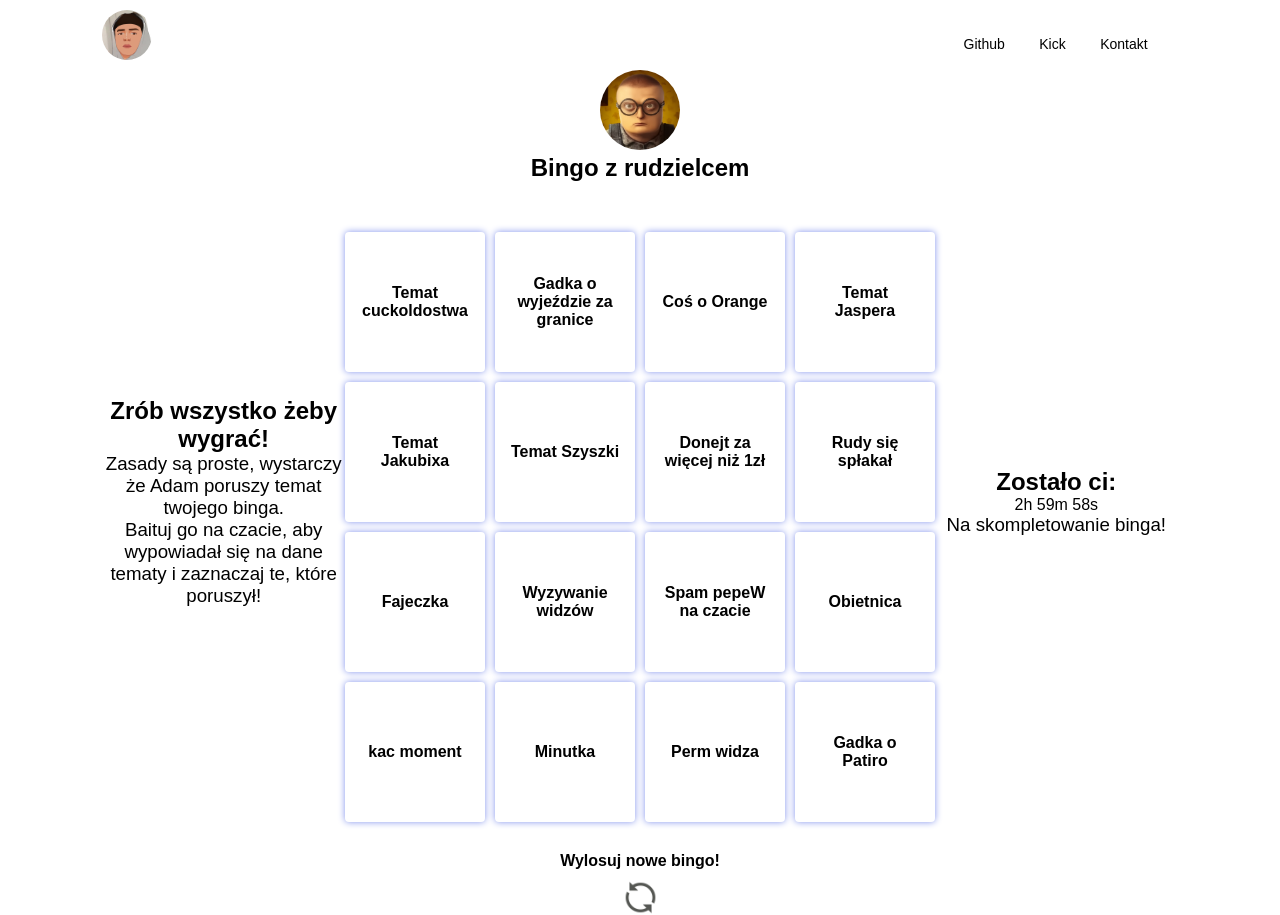
==== index.html @ aac9015a "v0.01" ====
<!DOCTYPE html>
<html lang="en">
<head>
    <meta charset="UTF-8">
    <meta http-equiv="X-UA-Compatible" content="IE=edge">
    <meta name="viewport" content="width=device-width, initial-scale=1.0">
    <link rel="icon" href="images/logoadamcy.jpg">
    <link rel="stylesheet" href="styles/style.css">
    <script src="script.js"></script>
    <title>BINGO!</title>
</head>
<body>
    <script src="script.js"></script>
    <div class="container">
        <div class="navbar">
            <img src="images/logo.jpg" alt="logo" class="logo">
            <nav>
                <ul id="menuList">
                    <li><a href="https://github.com/utopiasz" target="_blank">Github</a></li>
                    <li><a href="https://kick.com/utopiasz" target="_blank">Kick</a></li>
                    <li><a href="">Kontakt</a></li>
                </ul>
            </nav>
            <img src="images/menu.png" alt="menu" class="menu-icon" onclick="togglemenu()">
        </div>
        <div class="adamcy">
            <img src="images/logoadamcy.jpg" alt="logoadamcy" class="logoadamcy">
            <h2>Bingo z rudzielcem</h2>
        </div>
        <div class="row">
            <div class="col-1">
                <h2>Zrób wszystko żeby wygrać!</h2>
                <h3>Zasady są proste, wystarczy że Adam poruszy temat twojego binga.</h3>
                <h3>Baituj go na czacie, aby wypowiadał się na dane tematy i zaznaczaj te, które poruszył!</h3>
            </div>
            <div class="col-2">
                <div class="item items-1" id="divItem" onclick="main(this)"></div>
                <div class="item items-2" id="divItem"onclick="main(this)"></div>
                <div class="item items-3" id="divItem"onclick="main(this)"></div>
                <div class="item items-4" id="divItem"onclick="main(this)"></div>
                <div class="item items-5" id="divItem"onclick="main(this)"></div>
                <div class="item items-6" id="divItem"onclick="main(this)"></div>
                <div class="item items-7" id="divItem"onclick="main(this)"></div>
                <div class="item items-8" id="divItem"onclick="main(this)"></div>
                <div class="item items-9" id="divItem"onclick="main(this)"></div>
                <div class="item items-10" id="divItem"onclick="main(this)"></div>
                <div class="item items-11" id="divItem"onclick="main(this)"></div>
                <div class="item items-12" id="divItem"onclick="main(this)"></div>
                <div class="item items-13" id="divItem"onclick="main(this)"></div>
                <div class="item items-14" id="divItem"onclick="main(this)"></div>
                <div class="item items-15" id="divItem"onclick="main(this)"></div>
                <div class="item items-16" id="divItem"onclick="main(this)"></div>
            </div>
            <div class="col-3">
                <h2>Zostało ci:</h2>
                <div id="timerDisplay">2h 59m 59s</div>
                <h3>Na skompletowanie binga!</h3>
            </div>
        </div>
        <div class="losowanie">
            Wylosuj nowe bingo!
        </div>
        <button id="resetButton" type="button" class="buttonrefresh"><img src="images/refresh.png" alt="refresh" class="refresh"></button>
        <p id="result"></p>
    </div>

    <script src="script.js"></script>
</body>
</html>
---- styles/style.css ----
*{
    margin: 0;
    padding: 0;
    font-family: sans-serif;
}
.container{
    width: 100%;
    min-height: 100vh;
    padding-left: 8%;
    padding-right: 8%;
    box-sizing: border-box;
    overflow: hidden;
}
.navbar{
    width: 100%;
    display: flex;
    align-items: center;
}
.logo{
    width: 50px;
    cursor: pointer;
    margin: 10px 0;
    border-radius: 30px;
}
nav{
    flex: 1;
    text-align: right;
}
nav ul li{
    list-style: none;
    display: inline-block;
    margin-right: 30px;
}
nav ul li a{
    text-decoration: none;
    color: black;
    font-size: 14px;
}
nav ul li a:hover{
    color: greenyellow;
}
.menu-icon{
    width: 25px;
    cursor: pointer;
    display: none;
}
.logoadamcy{
    width: 80px;
    border-radius: 40px;
}
.adamcy{
    display: block;
    margin-left: auto;
    margin-right: auto;
    width: 100%;
    text-align: center;
    cursor: default;
}

.item{
    color: black;
    display: flex;
    justify-content: center;
    align-items: center;
    user-select: none;
    background-color: rgb(255, 255, 255);
    box-shadow: 0 0 7px rgb(131, 147, 236);
    cursor: pointer;
    padding: 15px;
    border-radius: 4px;
    transition: all 0.5s;
}
.item:hover{
    background-color: rgba(0, 128, 0, 0.226);
}

.row{
    display: flex;
    justify-content: space-evenly;
    align-items: center;
}

.col-1{
    cursor: default;
    width: 400px;
    text-align: center;
}
.col-1 h3{
    font-weight: 500;
}

.col-2{
    justify-content: center;
    margin-top: 50px;
    display: grid;
    height: 80%;
    grid-template-columns: 140px 140px 140px 140px;
    grid-template-rows: 140px 140px 140px 140px;
    grid-column-gap: 10px;
    grid-row-gap: 10px;
    font-weight: 700;
    text-align: center;
}

.col-3{
    cursor: default;
    width: 400px;
    text-align: center;
}
.col-3 h3{
    font-weight: 500;
}

.losowanie{
    font-weight: 600;
    cursor: default;
    margin-top: 30px;
    display: flex;
    justify-content: center;
}
.refresh{
    outline: none;
    cursor: pointer;
    display: flex;
    align-items: center;
    width: 35px;
    margin-top: 10px;
    margin-left: auto;
    margin-right: auto;
    transition: all 0.3s;
    border: 0;
}
.buttonrefresh{
    display: flex;
    align-items: center;
    margin-left: auto;
    margin-right: auto;
    background-color: #fff;
    border: 0;
    outline: none;
}
.refresh:hover{
    animation: rotation 2s infinite linear;
    transition: all 0.3s;
    width: 40px;
}
@keyframes rotation{
    from {
        transform: rotate(0deg);
    }
    to {
        transform: rotate(359deg);
    }
}

#result{
    align-items: center;
    justify-items: center;
    justify-content: center;
    display: flex;
    height: 80px;
    width: 200px;
    text-align: center;
    border-radius: 50px;
    top: 30%;
    right: 16%;
    position: absolute;
    font-size: 200%;
}


@media only screen and (max-width:700px){
    nav ul{
        margin-top: 10px;
        width: 100%;
        background: linear-gradient(#0a0a0a, #373836);
        position: absolute;
        right: 0;
        z-index: -2;
    }
    nav ul li{
        display: block;
        margin-top: 10px;
        margin-bottom: 10px;
    }
    nav ul li a{
        color: #fff;
    }
    .menu-icon{
        display: block;
    }
    #menuList{
        overflow: hidden;
        transition: 0.5s;
    }
    .col-1{
        display: none;
    }
    .col-3{
        display: none;
    }
    .col-2{
        font-size: 75%;
        grid-template-columns: 90px 90px 90px 90px;
        grid-template-rows: 90px 90px 90px 90px;
    }
    #result{
        position: absolute;
        top: 80%;
        left: 26.5%;
    }
}
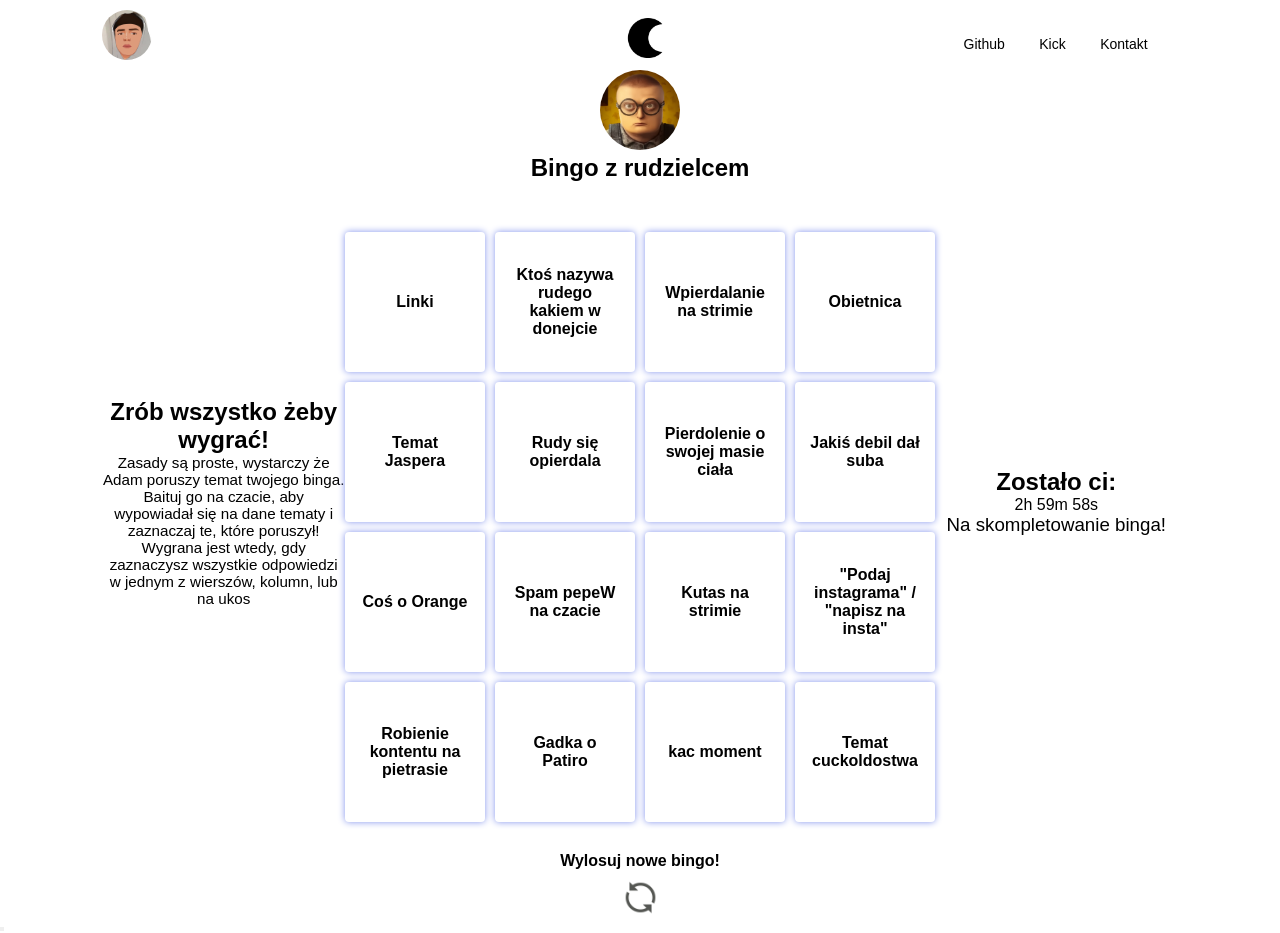
==== commit d458c766: "v0.02 night mode" ====
--- a/index.html
+++ b/index.html
@@ -32,6 +32,7 @@
                 <h2>Zrób wszystko żeby wygrać!</h2>
                 <h3>Zasady są proste, wystarczy że Adam poruszy temat twojego binga.</h3>
                 <h3>Baituj go na czacie, aby wypowiadał się na dane tematy i zaznaczaj te, które poruszył!</h3>
+                <h3>Wygrana jest wtedy, gdy zaznaczysz wszystkie odpowiedzi w jednym z wierszów, kolumn, lub na ukos</h3>
             </div>
             <div class="col-2">
                 <div class="item items-1" id="divItem" onclick="main(this)"></div>
@@ -63,6 +64,7 @@
         <button id="resetButton" type="button" class="buttonrefresh"><img src="images/refresh.png" alt="refresh" class="refresh"></button>
         <p id="result"></p>
     </div>
+    <button onclick="darkMode()"><img src="images/moon.png" alt="księżyc" class="darkmode"></button>
 
     <script src="script.js"></script>
 </body>
--- a/styles/style.css
+++ b/styles/style.css
@@ -87,6 +87,7 @@
 }
 .col-1 h3{
     font-weight: 500;
+    font-size: 95%;
 }
 
 .col-2{
@@ -111,6 +112,10 @@
     font-weight: 500;
 }
 
+.timerDisplay{
+    color: aqua;
+}
+
 .losowanie{
     font-weight: 600;
     cursor: default;
@@ -135,7 +140,7 @@
     align-items: center;
     margin-left: auto;
     margin-right: auto;
-    background-color: #fff;
+    background-color: rgba(255, 255, 255, 0);
     border: 0;
     outline: none;
 }
@@ -168,6 +173,35 @@
     font-size: 200%;
 }
 
+.dark-mode{
+    background-color: #373836;
+    color: white;
+}
+.darkmode{
+    cursor: pointer;
+    left: 48.8%;
+    width: 40px;
+    border-radius: 10px;
+    position: absolute;
+    top: 2%;
+    outline: none;
+    border: 0;
+    transition: all 0.3s;
+}
+.darkmode:hover{
+    animation: rotation2 1s infinite linear;
+    transition: all 0.3s;
+    width: 45px;
+}
+
+@keyframes rotation2{
+    from {
+        transform: rotate(0deg);
+    }
+    to {
+        transform: rotate(359deg);
+    }
+}
 
 @media only screen and (max-width:700px){
     nav ul{
@@ -197,7 +231,8 @@
         display: none;
     }
     .col-3{
-        display: none;
+        position: absolute;
+        bottom: 10%;
     }
     .col-2{
         font-size: 75%;
@@ -209,4 +244,9 @@
         top: 80%;
         left: 26.5%;
     }
-}+    .darkmode{
+        position: absolute;
+        left: 45.1%;
+    }
+
+}
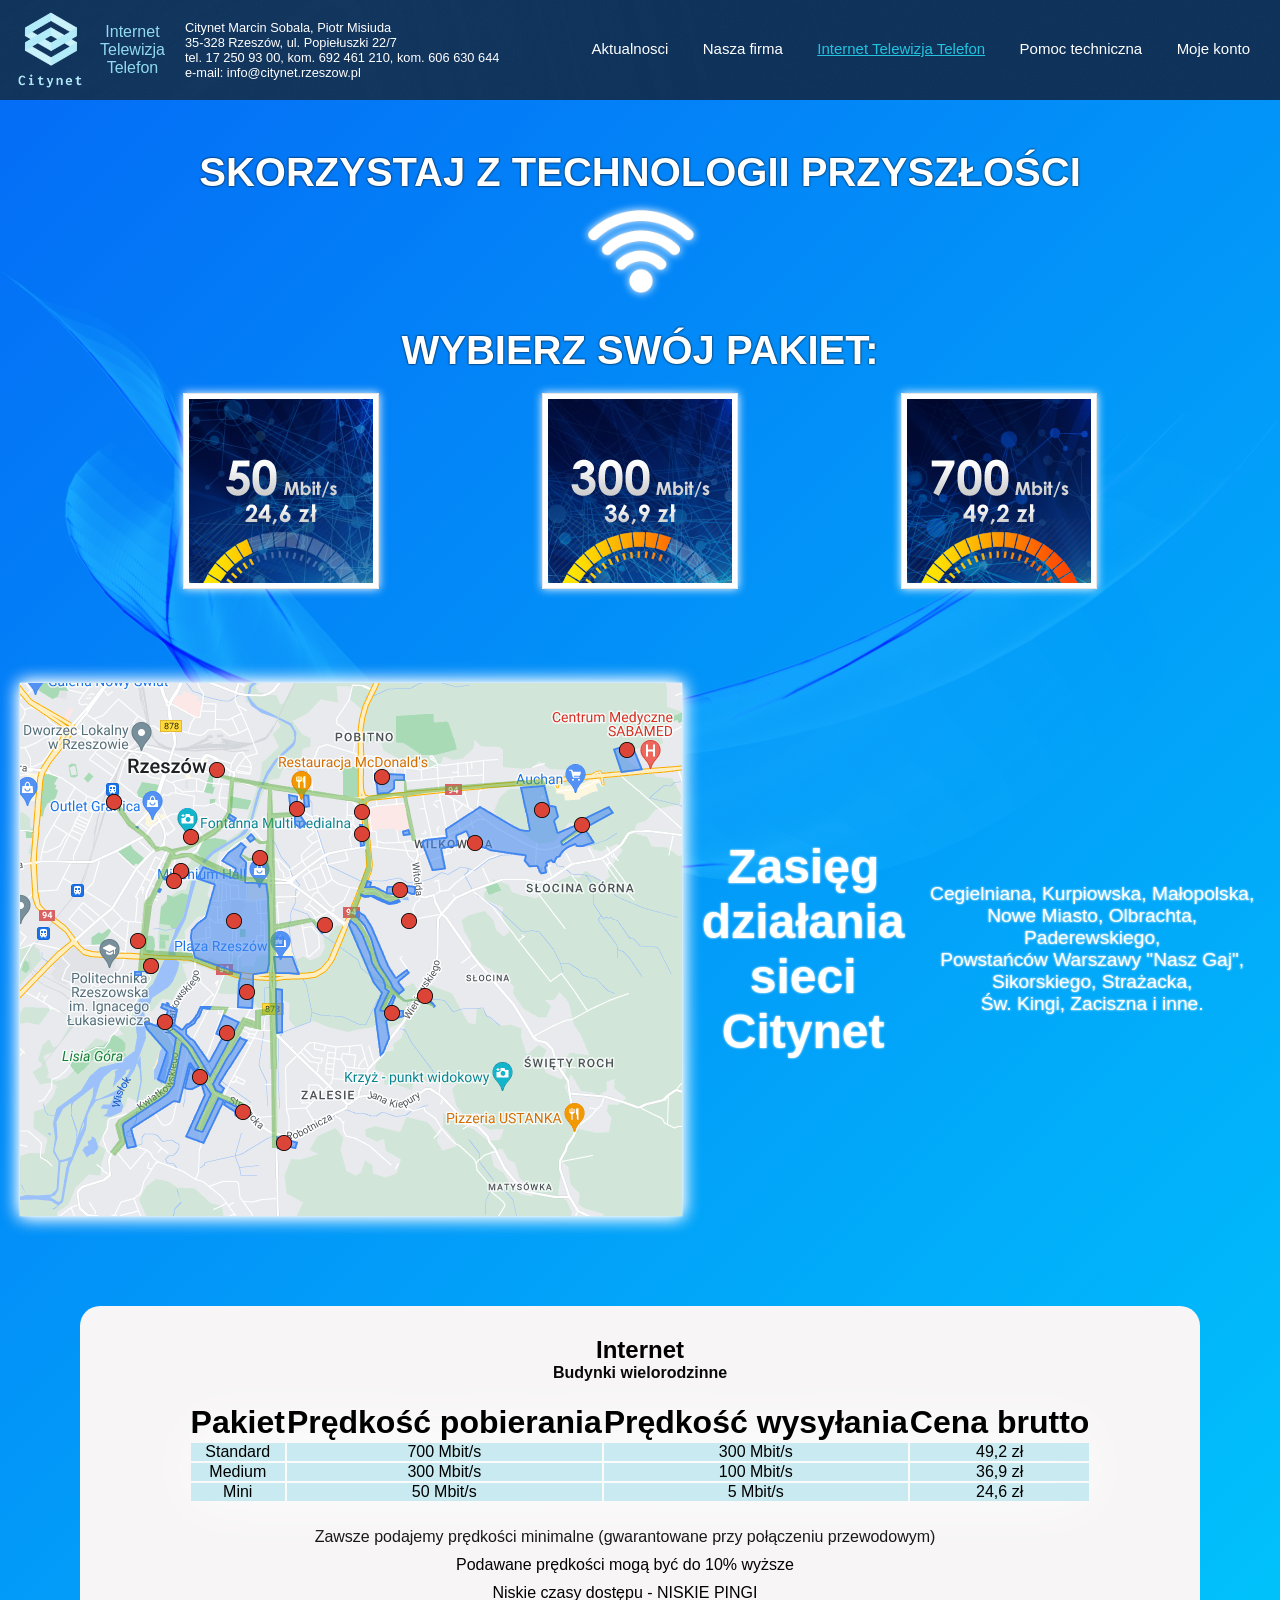
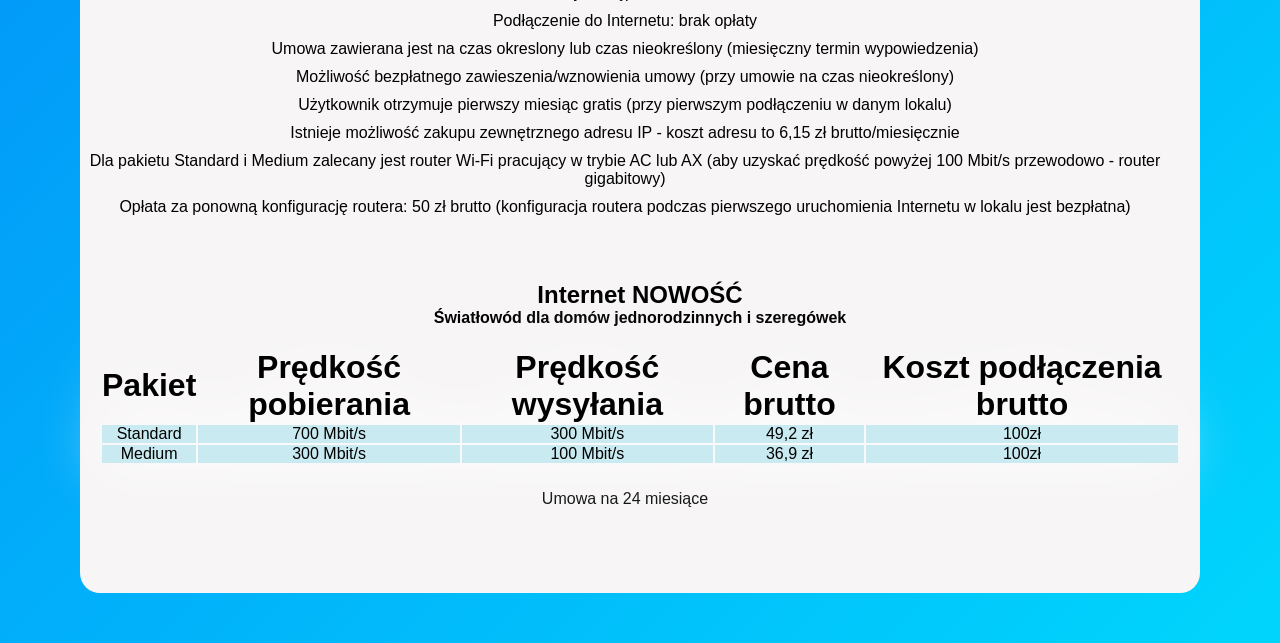
==== commit 4acac83c: "v0.12" ====
--- a/index.html
+++ b/index.html
@@ -4,68 +4,135 @@
     <meta charset="UTF-8">
     <meta http-equiv="X-UA-Compatible" content="IE=edge">
     <meta name="viewport" content="width=device-width, initial-scale=1.0">
-    <link rel="icon" href="images/logoadamcy.jpg">
+    <link rel="icon" href="images/logo.png">
     <link rel="stylesheet" href="styles/style.css">
     <script src="script.js"></script>
-    <title>BINGO!</title>
+    <title>Citynet Rzeszów - Internet, telewizja, telefon</title>
 </head>
 <body>
     <script src="script.js"></script>
     <div class="container">
         <div class="navbar">
-            <img src="images/logo.jpg" alt="logo" class="logo">
+            <img src="images/logo.png" alt="logo" class="logo">
+            <p class="logo-tekst">Internet<br>Telewizja<br>Telefon</p>
+            <p class="tel">Citynet Marcin Sobala, Piotr Misiuda<br>35-328 Rzeszów, ul. Popiełuszki 22/7<br>tel. 17 250 93 00, kom. 692 461 210, kom. 606 630 644<br>e-mail: info@citynet.rzeszow.pl</p>
             <nav>
                 <ul id="menuList">
-                    <li><a href="https://github.com/utopiasz" target="_blank">Github</a></li>
-                    <li><a href="https://kick.com/utopiasz" target="_blank">Kick</a></li>
-                    <li><a href="">Kontakt</a></li>
+                    <li><a href="aktualnosci.html">Aktualnosci</a></li>
+                    <li><a href="nasza_firma.html">Nasza firma</a></li>
+                    <li><a class="aktualna">Internet Telewizja Telefon</a></li>
+                    <li><a href="pomoc_techniczna.html">Pomoc techniczna</a></li>
+                    <li><a href="moje_konto.html">Moje konto</a></li>
                 </ul>
             </nav>
             <img src="images/menu.png" alt="menu" class="menu-icon" onclick="togglemenu()">
         </div>
-        <div class="adamcy">
-            <img src="images/logoadamcy.jpg" alt="logoadamcy" class="logoadamcy">
-            <h2>Bingo z rudzielcem</h2>
-        </div>
         <div class="row">
-            <div class="col-1">
-                <h2>Zrób wszystko żeby wygrać!</h2>
-                <h3>Zasady są proste, wystarczy że Adam poruszy temat twojego binga.</h3>
-                <h3>Baituj go na czacie, aby wypowiadał się na dane tematy i zaznaczaj te, które poruszył!</h3>
-                <h3>Wygrana jest wtedy, gdy zaznaczysz wszystkie odpowiedzi w jednym z wierszów, kolumn, lub na ukos</h3>
+            <img src="/images//linka2.png" class="linia">
+            <div class="col1">
+                <div class="dolacz">SKORZYSTAJ Z TECHNOLOGII PRZYSZŁOŚCI</div>
+                <img src="/images/wifiwhite.png" alt="wifi" class="wifi">
+                <p class="dolacz2">WYBIERZ SWÓJ PAKIET:</p>
+
             </div>
-            <div class="col-2">
-                <div class="item items-1" id="divItem" onclick="main(this)"></div>
-                <div class="item items-2" id="divItem"onclick="main(this)"></div>
-                <div class="item items-3" id="divItem"onclick="main(this)"></div>
-                <div class="item items-4" id="divItem"onclick="main(this)"></div>
-                <div class="item items-5" id="divItem"onclick="main(this)"></div>
-                <div class="item items-6" id="divItem"onclick="main(this)"></div>
-                <div class="item items-7" id="divItem"onclick="main(this)"></div>
-                <div class="item items-8" id="divItem"onclick="main(this)"></div>
-                <div class="item items-9" id="divItem"onclick="main(this)"></div>
-                <div class="item items-10" id="divItem"onclick="main(this)"></div>
-                <div class="item items-11" id="divItem"onclick="main(this)"></div>
-                <div class="item items-12" id="divItem"onclick="main(this)"></div>
-                <div class="item items-13" id="divItem"onclick="main(this)"></div>
-                <div class="item items-14" id="divItem"onclick="main(this)"></div>
-                <div class="item items-15" id="divItem"onclick="main(this)"></div>
-                <div class="item items-16" id="divItem"onclick="main(this)"></div>
+            <div class="col2">
+                <a href="moje_konto.html"><img src="images/mini.jpg" alt="mini"></a>
+                <a href="moje_konto.html"><img src="images/midi.jpg" alt="midi"></a>
+                <a href="moje_konto.html"><img src="images/standard.jpg" alt="standard"></a>
             </div>
-            <div class="col-3">
-                <h2>Zostało ci:</h2>
-                <div id="timerDisplay">2h 59m 59s</div>
-                <h3>Na skompletowanie binga!</h3>
+            <div class="col3">
+                <img src="/images/zasieg.png" alt="zasiegmapa" class="mapa">
+                <h2>Zasięg działania <br>sieci Citynet</h2>
+                    <p>Cegielniana, Kurpiowska, Małopolska,<br>Nowe Miasto, Olbrachta, Paderewskiego,<br> 
+                    Powstańców Warszawy "Nasz Gaj", Sikorskiego, Strażacka,<br> Św. Kingi, Zaciszna i inne.</p>
             </div>
         </div>
-        <div class="losowanie">
-            Wylosuj nowe bingo!
+        <div class="predkosci">
+            <div class="wielorodzinny">
+                <h2>Internet</h2>
+                <h4>Budynki wielorodzinne</h4>
+                <table>
+                    <tr>
+                        <th>Pakiet</th>
+                        <th>Prędkość pobierania</th>
+                        <th>Prędkość wysyłania</th>
+                        <th>Cena brutto</th>
+                    </tr>
+                    <tr>
+                        <td>Standard</td>
+                        <td>700 Mbit/s</td>
+                        <td>300 Mbit/s</td>
+                        <td>49,2 zł</td>
+                    </tr>
+                    <tr>
+                        <td>Medium</td>
+                        <td>300 Mbit/s</td>
+                        <td>100 Mbit/s</td>
+                        <td>36,9 zł</td>
+                    </tr>
+                    <tr>
+                        <td>Mini</td>
+                        <td>50 Mbit/s</td>
+                        <td>5 Mbit/s</td>
+                        <td>24,6 zł</td>
+                    </tr>
+                </table>
+                <div class="informacje">
+                    <ul>
+                        <li>Zawsze podajemy prędkości minimalne (gwarantowane przy połączeniu przewodowym)</li>
+                        <li>Podawane prędkości mogą być do 10% wyższe</li>
+                        <li>Niskie czasy dostępu - NISKIE PINGI</li>
+                        <li>Podłączenie do Internetu: brak opłaty</li>
+                        <li>Umowa zawierana jest na czas okreslony lub czas nieokreślony (miesięczny termin wypowiedzenia)</li>
+                        <li>Możliwość bezpłatnego zawieszenia/wznowienia umowy (przy umowie na czas nieokreślony)</li>
+                        <li>Użytkownik otrzymuje pierwszy miesiąc gratis (przy pierwszym podłączeniu w danym lokalu)</li>
+                        <li>Istnieje możliwość zakupu zewnętrznego adresu IP - koszt adresu to 6,15 zł brutto/miesięcznie</li>
+                        <li>Dla pakietu Standard i Medium zalecany jest router Wi-Fi pracujący w trybie AC lub AX (aby uzyskać prędkość powyżej 100 Mbit/s przewodowo - router gigabitowy)</li>
+                        <li>Opłata za ponowną konfigurację routera: 50 zł brutto (konfiguracja routera podczas pierwszego uruchomienia Internetu w lokalu jest bezpłatna)</li>
+                    </ul>
+                </div>
+            </div>
+            <div class="jednorodzinny">
+                <h2>Internet NOWOŚĆ</h2>
+                <h4>Światłowód dla domów jednorodzinnych i szeregówek</h4>
+                <table>
+                    <tr>
+                        <th>Pakiet</th>
+                        <th>Prędkość pobierania</th>
+                        <th>Prędkość wysyłania</th>
+                        <th>Cena brutto</th>
+                        <th>Koszt podłączenia brutto</th>
+                    </tr>
+                    <tr>
+                        <td>Standard</td>
+                        <td>700 Mbit/s</td>
+                        <td>300 Mbit/s</td>
+                        <td>49,2 zł</td>
+                        <td>100zł</td>
+                    </tr>
+                    <tr>
+                        <td>Medium</td>
+                        <td>300 Mbit/s</td>
+                        <td>100 Mbit/s</td>
+                        <td>36,9 zł</td>
+                        <td>100zł</td>
+                    </tr>
+                </table>
+                <div class="informacje">
+                    <ul>
+                        <li>Umowa na 24 miesiące</li>
+                    </ul>
+                </div>
+            </div>
         </div>
-        <button id="resetButton" type="button" class="buttonrefresh"><img src="images/refresh.png" alt="refresh" class="refresh"></button>
-        <p id="result"></p>
-    </div>
-    <button onclick="darkMode()"><img src="images/moon.png" alt="księżyc" class="darkmode"></button>
+        <div class="row2">
+            <div class="col3">
+            </div>
+            
+            <div class="col4">
 
+            </div>
+        </div>
     <script src="script.js"></script>
 </body>
 </html>
--- a/styles/style.css
+++ b/styles/style.css
@@ -1,28 +1,43 @@
 *{
     margin: 0;
     padding: 0;
-    font-family: sans-serif;
+    Font-family: Century Gothic, CenturyGothic, AppleGothic, sans-serif;
 }
 .container{
+    background: linear-gradient(-45deg,#00d5fc,#046af6);
     width: 100%;
     min-height: 100vh;
-    padding-left: 8%;
-    padding-right: 8%;
     box-sizing: border-box;
     overflow: hidden;
+    background-repeat: repeat;
+    background-size: cover;
+    z-index: -1;
 }
 .navbar{
     width: 100%;
     display: flex;
     align-items: center;
+    background-image: url(/images//background.jpg);
 }
 .logo{
-    width: 50px;
-    cursor: pointer;
-    margin: 10px 0;
-    border-radius: 30px;
+    width: 80px;
+    margin: 10px 10px;
+}
+.logo-tekst{
+    cursor: default;
+    color: rgb(146, 218, 240);
+    text-align: center;
+    display: block;
+}
+.tel{
+    margin-left: 20px;
+    color: white;
+    font-size: 80%;
 }
 nav{
+    right: 0;
+    top: 40px;
+    position: absolute;
     flex: 1;
     text-align: right;
 }
@@ -33,122 +48,164 @@
 }
 nav ul li a{
     text-decoration: none;
-    color: black;
-    font-size: 14px;
+    color: white;
+    font-size: 15px;
+    transition: all 0.2s;
 }
 nav ul li a:hover{
-    color: greenyellow;
+    transition: all 0.2s;
+    color: rgb(85, 85, 85);
 }
 .menu-icon{
     width: 25px;
     cursor: pointer;
     display: none;
 }
-.logoadamcy{
-    width: 80px;
-    border-radius: 40px;
-}
-.adamcy{
-    display: block;
+.aktualna{
+    text-decoration:underline;
+    cursor: default;
+    color: rgb(35, 195, 223);
+}
+.aktualna:hover{
+    color: rgb(35, 195, 223);
+}
+.test{
+    margin-top: 1000px;
+}
+.dolacz{
+    cursor: default;
+    margin-top: 50px;
+    font-size: 250%;
+    font-weight: 600;
+    color: white;
+    text-align: center;
+    transition: all 0.5s;
+    filter: drop-shadow(0px 0px 1px black);
+}
+.dolacz2{
+    cursor: default;
+    margin-top: 20px;
+    font-size: 250%;
+    font-weight: 600;
+    color: white;
+    text-align: center;
+    transition: all 0.5s;
+    filter: drop-shadow(0px 0px 1px black);
+}
+.dolacz:hover{
+    transition: all 0.5s;
+    letter-spacing: 2px;
+}
+.row .col2{
+    padding: 20px;
+    align-items: center;
+    display: flex;
+    justify-content: space-evenly;
+}
+.col2 img{
+    filter: drop-shadow(0px 0px 5px white);
+    transition: all 0.2s;
+}
+.col2 img:hover{
+    cursor: pointer;
+    transition: all 0.2s;
+    filter: drop-shadow(0px 0px 50px white);
+}
+
+.row .col3{
+    color: white;
+    font-size: 200%;
+    padding: 20px;
+    align-items: center;
+    display: flex;
+    justify-content: space-evenly;
+}
+.col1 .wifi{
+    display: flex;
     margin-left: auto;
     margin-right: auto;
+    width: 200px;
+    filter: drop-shadow(0px 0px 4px white);
+    transition: all 0.5s;
+}
+.col1 .wifi:hover{
+    transition: all 0.5s;
+    filter: drop-shadow(0px 0px 9px white);
+}
+
+.col3{
+    z-index: 1;
+    filter: drop-shadow(0px 0px 1px white);
+    margin-top: 50px;
+}
+.col3 p,h2{
+    text-align: center;
+}
+.col3 p{
+    font-size: 60%;
+}
+.col3 h2{
+    cursor: default;
+}
+.col3 img{
+    filter: drop-shadow(0px 0px 9px white);
+}
+.linia{
+    position: absolute;
     width: 100%;
-    text-align: center;
-    cursor: default;
-}
-
-.item{
-    color: black;
-    display: flex;
-    justify-content: center;
-    align-items: center;
-    user-select: none;
-    background-color: rgb(255, 255, 255);
-    box-shadow: 0 0 7px rgb(131, 147, 236);
-    cursor: pointer;
-    padding: 15px;
-    border-radius: 4px;
-    transition: all 0.5s;
-}
-.item:hover{
-    background-color: rgba(0, 128, 0, 0.226);
-}
-
-.row{
-    display: flex;
-    justify-content: space-evenly;
-    align-items: center;
-}
-
-.col-1{
-    cursor: default;
-    width: 400px;
-    text-align: center;
-}
-.col-1 h3{
-    font-weight: 500;
-    font-size: 95%;
-}
-
-.col-2{
-    justify-content: center;
-    margin-top: 50px;
-    display: grid;
-    height: 80%;
-    grid-template-columns: 140px 140px 140px 140px;
-    grid-template-rows: 140px 140px 140px 140px;
-    grid-column-gap: 10px;
-    grid-row-gap: 10px;
-    font-weight: 700;
-    text-align: center;
-}
-
-.col-3{
-    cursor: default;
-    width: 400px;
-    text-align: center;
-}
-.col-3 h3{
-    font-weight: 500;
-}
-
-.timerDisplay{
-    color: aqua;
-}
-
-.losowanie{
-    font-weight: 600;
-    cursor: default;
-    margin-top: 30px;
-    display: flex;
-    justify-content: center;
-}
-.refresh{
-    outline: none;
-    cursor: pointer;
-    display: flex;
-    align-items: center;
-    width: 35px;
-    margin-top: 10px;
+    top: 30%;
+    z-index: 0;
+}
+.predkosci{
+    margin-top: 70px;
+    border-radius: 20px;
+    margin-right: 80px;
+    margin-left: 80px;
+    height: auto;
+    padding-bottom: 50px;
+    background-color: rgb(247, 245, 245);
+}
+.predkosci ul li{
+    padding: 5px;
+    display: block;
+    text-align: center;
+    margin-right: 30px;
+}
+.wielorodzinny{
+    padding-top: 30px;
+    text-align: center;
+    padding-bottom: 30px;
+}
+.jednorodzinny{
+    padding-top: 30px;
+    text-align: center;
+    padding-bottom: 30px;
+}
+
+table{
+    padding: 20px;
+    cursor: default;
     margin-left: auto;
     margin-right: auto;
-    transition: all 0.3s;
-    border: 0;
-}
-.buttonrefresh{
-    display: flex;
-    align-items: center;
-    margin-left: auto;
-    margin-right: auto;
-    background-color: rgba(255, 255, 255, 0);
-    border: 0;
-    outline: none;
-}
-.refresh:hover{
-    animation: rotation 2s infinite linear;
-    transition: all 0.3s;
-    width: 40px;
-}
+    text-align: center;
+    display: flex;
+    align-items: center;
+    justify-content: center;
+    font-size: 200%;
+    filter: drop-shadow(0px 0px 30px white);
+}
+
+table th{
+    font-size: 100%;
+}
+
+table td{
+    font-size: 50%;
+}
+table td{
+    background-color: #c8eaf0;
+}
+
 @keyframes rotation{
     from {
         transform: rotate(0deg);
@@ -157,53 +214,10 @@
         transform: rotate(359deg);
     }
 }
-
-#result{
-    align-items: center;
-    justify-items: center;
-    justify-content: center;
-    display: flex;
-    height: 80px;
-    width: 200px;
-    text-align: center;
-    border-radius: 50px;
-    top: 30%;
-    right: 16%;
-    position: absolute;
-    font-size: 200%;
-}
-
-.dark-mode{
-    background-color: #373836;
-    color: white;
-}
-.darkmode{
-    cursor: pointer;
-    left: 48.8%;
-    width: 40px;
-    border-radius: 10px;
-    position: absolute;
-    top: 2%;
-    outline: none;
-    border: 0;
-    transition: all 0.3s;
-}
-.darkmode:hover{
-    animation: rotation2 1s infinite linear;
-    transition: all 0.3s;
-    width: 45px;
-}
-
-@keyframes rotation2{
-    from {
-        transform: rotate(0deg);
-    }
-    to {
-        transform: rotate(359deg);
-    }
-}
-
 @media only screen and (max-width:700px){
+    nav{
+        position: relative;
+    }
     nav ul{
         margin-top: 10px;
         width: 100%;
@@ -227,26 +241,45 @@
         overflow: hidden;
         transition: 0.5s;
     }
-    .col-1{
+    .logo{
+        margin-left: 20px;
+        width: 60px;
+    }
+    .logo-tekst{
         display: none;
     }
-    .col-3{
-        position: absolute;
-        bottom: 10%;
-    }
-    .col-2{
-        font-size: 75%;
-        grid-template-columns: 90px 90px 90px 90px;
-        grid-template-rows: 90px 90px 90px 90px;
-    }
-    #result{
-        position: absolute;
-        top: 80%;
-        left: 26.5%;
-    }
-    .darkmode{
-        position: absolute;
-        left: 45.1%;
-    }
-
-}
+    .tel{
+        font-size: 50%;
+        text-align: center;
+      }
+    .menu-icon{
+        width: 50px;
+        margin-right: 10px;
+    }
+    .col1 .dolacz{
+        font-size: 100%;
+    }
+    .col1 .wifi{
+        width: 150px;
+    }
+    .col1 .dolacz2{
+        font-size: 100%;
+    }
+    .col2 img{
+        width: 120px;
+    }
+    .row .col3{
+        color: white;
+        font-size: 100%;
+        padding: 20px;
+        display: flex;
+    }
+    .col3 img{
+        width: 350px;
+    }
+}
+@media only screen and (max-width:900px){
+    .logo-tekst{
+        display: none;
+    } 
+}
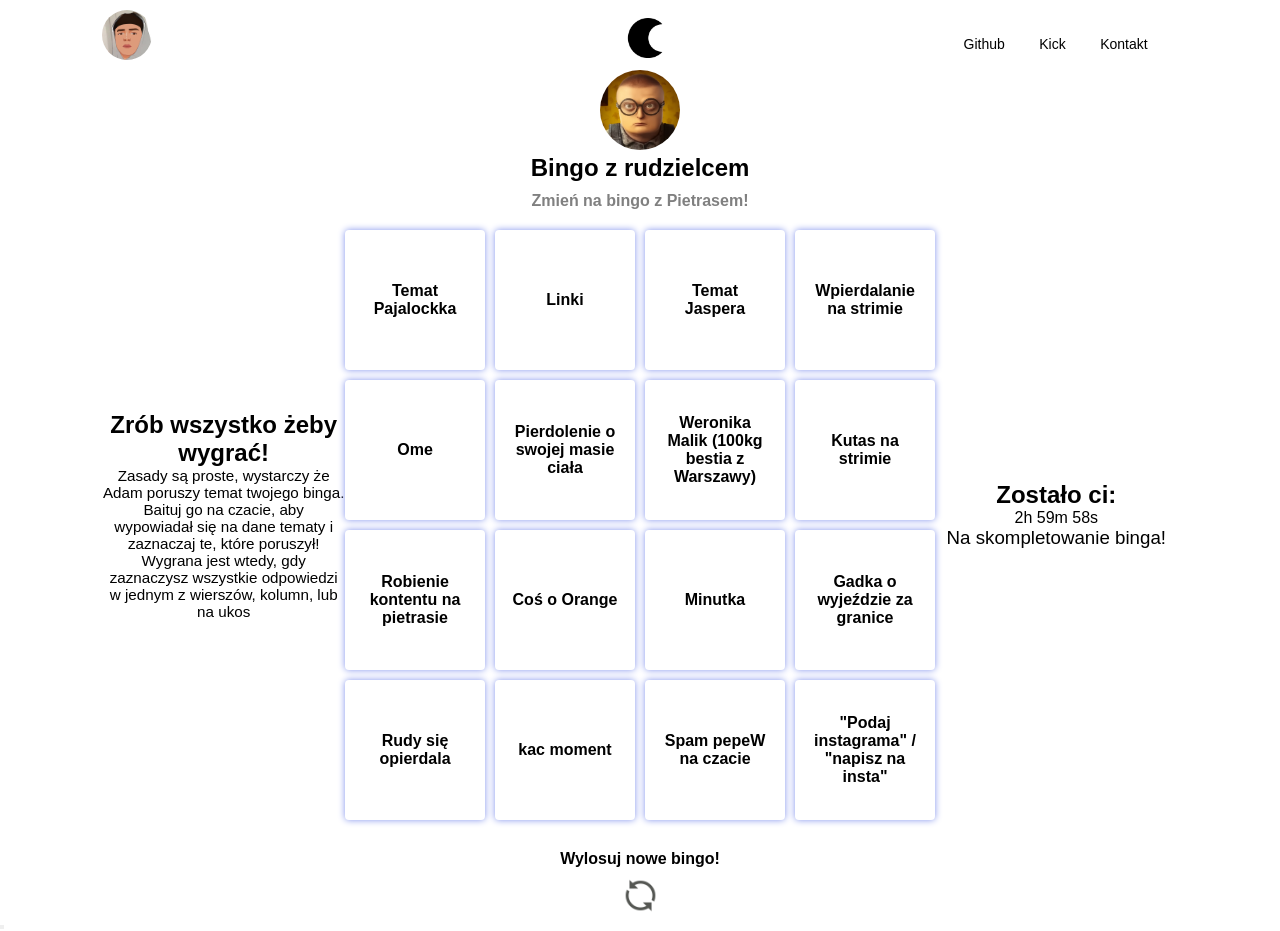
==== commit ad5d62e9: "Add files via upload" ====
--- a/index.html
+++ b/index.html
@@ -4,135 +4,69 @@
     <meta charset="UTF-8">
     <meta http-equiv="X-UA-Compatible" content="IE=edge">
     <meta name="viewport" content="width=device-width, initial-scale=1.0">
-    <link rel="icon" href="images/logo.png">
+    <link rel="icon" href="images/logoadamcy.jpg">
     <link rel="stylesheet" href="styles/style.css">
     <script src="script.js"></script>
-    <title>Citynet Rzeszów - Internet, telewizja, telefon</title>
+    <title>BINGO!</title>
 </head>
 <body>
     <script src="script.js"></script>
     <div class="container">
         <div class="navbar">
-            <img src="images/logo.png" alt="logo" class="logo">
-            <p class="logo-tekst">Internet<br>Telewizja<br>Telefon</p>
-            <p class="tel">Citynet Marcin Sobala, Piotr Misiuda<br>35-328 Rzeszów, ul. Popiełuszki 22/7<br>tel. 17 250 93 00, kom. 692 461 210, kom. 606 630 644<br>e-mail: info@citynet.rzeszow.pl</p>
+            <img src="images/logo.jpg" alt="logo" class="logo">
             <nav>
                 <ul id="menuList">
-                    <li><a href="aktualnosci.html">Aktualnosci</a></li>
-                    <li><a href="nasza_firma.html">Nasza firma</a></li>
-                    <li><a class="aktualna">Internet Telewizja Telefon</a></li>
-                    <li><a href="pomoc_techniczna.html">Pomoc techniczna</a></li>
-                    <li><a href="moje_konto.html">Moje konto</a></li>
+                    <li><a href="https://github.com/utopiasz" target="_blank">Github</a></li>
+                    <li><a href="https://kick.com/utopiasz" target="_blank">Kick</a></li>
+                    <li><a href="">Kontakt</a></li>
                 </ul>
             </nav>
             <img src="images/menu.png" alt="menu" class="menu-icon" onclick="togglemenu()">
         </div>
+        <div class="adamcy">
+            <img src="images/logoadamcy.jpg" alt="logoadamcy" class="logoadamcy">
+            <h2>Bingo z rudzielcem</h2>
+            <a href="pietrasbingo.html"><h4>Zmień na bingo z Pietrasem!</h4></a>
+        </div>
         <div class="row">
-            <img src="/images//linka2.png" class="linia">
-            <div class="col1">
-                <div class="dolacz">SKORZYSTAJ Z TECHNOLOGII PRZYSZŁOŚCI</div>
-                <img src="/images/wifiwhite.png" alt="wifi" class="wifi">
-                <p class="dolacz2">WYBIERZ SWÓJ PAKIET:</p>
-
+            <div class="col-1">
+                <h2>Zrób wszystko żeby wygrać!</h2>
+                <h3>Zasady są proste, wystarczy że Adam poruszy temat twojego binga.</h3>
+                <h3>Baituj go na czacie, aby wypowiadał się na dane tematy i zaznaczaj te, które poruszył!</h3>
+                <h3>Wygrana jest wtedy, gdy zaznaczysz wszystkie odpowiedzi w jednym z wierszów, kolumn, lub na ukos</h3>
             </div>
-            <div class="col2">
-                <a href="moje_konto.html"><img src="images/mini.jpg" alt="mini"></a>
-                <a href="moje_konto.html"><img src="images/midi.jpg" alt="midi"></a>
-                <a href="moje_konto.html"><img src="images/standard.jpg" alt="standard"></a>
+            <div class="col-2">
+                <div class="item items-1" id="divItem" onclick="main(this)"></div>
+                <div class="item items-2" id="divItem"onclick="main(this)"></div>
+                <div class="item items-3" id="divItem"onclick="main(this)"></div>
+                <div class="item items-4" id="divItem"onclick="main(this)"></div>
+                <div class="item items-5" id="divItem"onclick="main(this)"></div>
+                <div class="item items-6" id="divItem"onclick="main(this)"></div>
+                <div class="item items-7" id="divItem"onclick="main(this)"></div>
+                <div class="item items-8" id="divItem"onclick="main(this)"></div>
+                <div class="item items-9" id="divItem"onclick="main(this)"></div>
+                <div class="item items-10" id="divItem"onclick="main(this)"></div>
+                <div class="item items-11" id="divItem"onclick="main(this)"></div>
+                <div class="item items-12" id="divItem"onclick="main(this)"></div>
+                <div class="item items-13" id="divItem"onclick="main(this)"></div>
+                <div class="item items-14" id="divItem"onclick="main(this)"></div>
+                <div class="item items-15" id="divItem"onclick="main(this)"></div>
+                <div class="item items-16" id="divItem"onclick="main(this)"></div>
             </div>
-            <div class="col3">
-                <img src="/images/zasieg.png" alt="zasiegmapa" class="mapa">
-                <h2>Zasięg działania <br>sieci Citynet</h2>
-                    <p>Cegielniana, Kurpiowska, Małopolska,<br>Nowe Miasto, Olbrachta, Paderewskiego,<br> 
-                    Powstańców Warszawy "Nasz Gaj", Sikorskiego, Strażacka,<br> Św. Kingi, Zaciszna i inne.</p>
+            <div class="col-3">
+                <h2>Zostało ci:</h2>
+                <div id="timerDisplay">2h 59m 59s</div>
+                <h3>Na skompletowanie binga!</h3>
             </div>
         </div>
-        <div class="predkosci">
-            <div class="wielorodzinny">
-                <h2>Internet</h2>
-                <h4>Budynki wielorodzinne</h4>
-                <table>
-                    <tr>
-                        <th>Pakiet</th>
-                        <th>Prędkość pobierania</th>
-                        <th>Prędkość wysyłania</th>
-                        <th>Cena brutto</th>
-                    </tr>
-                    <tr>
-                        <td>Standard</td>
-                        <td>700 Mbit/s</td>
-                        <td>300 Mbit/s</td>
-                        <td>49,2 zł</td>
-                    </tr>
-                    <tr>
-                        <td>Medium</td>
-                        <td>300 Mbit/s</td>
-                        <td>100 Mbit/s</td>
-                        <td>36,9 zł</td>
-                    </tr>
-                    <tr>
-                        <td>Mini</td>
-                        <td>50 Mbit/s</td>
-                        <td>5 Mbit/s</td>
-                        <td>24,6 zł</td>
-                    </tr>
-                </table>
-                <div class="informacje">
-                    <ul>
-                        <li>Zawsze podajemy prędkości minimalne (gwarantowane przy połączeniu przewodowym)</li>
-                        <li>Podawane prędkości mogą być do 10% wyższe</li>
-                        <li>Niskie czasy dostępu - NISKIE PINGI</li>
-                        <li>Podłączenie do Internetu: brak opłaty</li>
-                        <li>Umowa zawierana jest na czas okreslony lub czas nieokreślony (miesięczny termin wypowiedzenia)</li>
-                        <li>Możliwość bezpłatnego zawieszenia/wznowienia umowy (przy umowie na czas nieokreślony)</li>
-                        <li>Użytkownik otrzymuje pierwszy miesiąc gratis (przy pierwszym podłączeniu w danym lokalu)</li>
-                        <li>Istnieje możliwość zakupu zewnętrznego adresu IP - koszt adresu to 6,15 zł brutto/miesięcznie</li>
-                        <li>Dla pakietu Standard i Medium zalecany jest router Wi-Fi pracujący w trybie AC lub AX (aby uzyskać prędkość powyżej 100 Mbit/s przewodowo - router gigabitowy)</li>
-                        <li>Opłata za ponowną konfigurację routera: 50 zł brutto (konfiguracja routera podczas pierwszego uruchomienia Internetu w lokalu jest bezpłatna)</li>
-                    </ul>
-                </div>
-            </div>
-            <div class="jednorodzinny">
-                <h2>Internet NOWOŚĆ</h2>
-                <h4>Światłowód dla domów jednorodzinnych i szeregówek</h4>
-                <table>
-                    <tr>
-                        <th>Pakiet</th>
-                        <th>Prędkość pobierania</th>
-                        <th>Prędkość wysyłania</th>
-                        <th>Cena brutto</th>
-                        <th>Koszt podłączenia brutto</th>
-                    </tr>
-                    <tr>
-                        <td>Standard</td>
-                        <td>700 Mbit/s</td>
-                        <td>300 Mbit/s</td>
-                        <td>49,2 zł</td>
-                        <td>100zł</td>
-                    </tr>
-                    <tr>
-                        <td>Medium</td>
-                        <td>300 Mbit/s</td>
-                        <td>100 Mbit/s</td>
-                        <td>36,9 zł</td>
-                        <td>100zł</td>
-                    </tr>
-                </table>
-                <div class="informacje">
-                    <ul>
-                        <li>Umowa na 24 miesiące</li>
-                    </ul>
-                </div>
-            </div>
+        <div class="losowanie">
+            Wylosuj nowe bingo!
         </div>
-        <div class="row2">
-            <div class="col3">
-            </div>
-            
-            <div class="col4">
+        <button id="resetButton" type="button" class="buttonrefresh"><img src="images/refresh.png" alt="refresh" class="refresh"></button>
+        <p id="result"></p>
+    </div>
+    <button onclick="darkMode()"><img src="images/moon.png" alt="księżyc" class="darkmode"></button>
 
-            </div>
-        </div>
     <script src="script.js"></script>
 </body>
 </html>
--- a/styles/style.css
+++ b/styles/style.css
@@ -1,43 +1,28 @@
 *{
     margin: 0;
     padding: 0;
-    Font-family: Century Gothic, CenturyGothic, AppleGothic, sans-serif;
+    font-family: sans-serif;
 }
 .container{
-    background: linear-gradient(-45deg,#00d5fc,#046af6);
     width: 100%;
     min-height: 100vh;
+    padding-left: 8%;
+    padding-right: 8%;
     box-sizing: border-box;
     overflow: hidden;
-    background-repeat: repeat;
-    background-size: cover;
-    z-index: -1;
 }
 .navbar{
     width: 100%;
     display: flex;
     align-items: center;
-    background-image: url(/images//background.jpg);
 }
 .logo{
-    width: 80px;
-    margin: 10px 10px;
-}
-.logo-tekst{
-    cursor: default;
-    color: rgb(146, 218, 240);
-    text-align: center;
-    display: block;
-}
-.tel{
-    margin-left: 20px;
-    color: white;
-    font-size: 80%;
+    width: 50px;
+    cursor: pointer;
+    margin: 10px 0;
+    border-radius: 30px;
 }
 nav{
-    right: 0;
-    top: 40px;
-    position: absolute;
     flex: 1;
     text-align: right;
 }
@@ -48,164 +33,139 @@
 }
 nav ul li a{
     text-decoration: none;
-    color: white;
-    font-size: 15px;
-    transition: all 0.2s;
+    color: black;
+    font-size: 14px;
 }
 nav ul li a:hover{
-    transition: all 0.2s;
-    color: rgb(85, 85, 85);
+    color: greenyellow;
 }
 .menu-icon{
     width: 25px;
     cursor: pointer;
     display: none;
 }
-.aktualna{
-    text-decoration:underline;
-    cursor: default;
-    color: rgb(35, 195, 223);
-}
-.aktualna:hover{
-    color: rgb(35, 195, 223);
-}
-.test{
-    margin-top: 1000px;
-}
-.dolacz{
-    cursor: default;
-    margin-top: 50px;
-    font-size: 250%;
-    font-weight: 600;
-    color: white;
-    text-align: center;
-    transition: all 0.5s;
-    filter: drop-shadow(0px 0px 1px black);
-}
-.dolacz2{
-    cursor: default;
-    margin-top: 20px;
-    font-size: 250%;
-    font-weight: 600;
-    color: white;
-    text-align: center;
-    transition: all 0.5s;
-    filter: drop-shadow(0px 0px 1px black);
-}
-.dolacz:hover{
-    transition: all 0.5s;
-    letter-spacing: 2px;
-}
-.row .col2{
-    padding: 20px;
-    align-items: center;
-    display: flex;
-    justify-content: space-evenly;
-}
-.col2 img{
-    filter: drop-shadow(0px 0px 5px white);
-    transition: all 0.2s;
-}
-.col2 img:hover{
-    cursor: pointer;
-    transition: all 0.2s;
-    filter: drop-shadow(0px 0px 50px white);
-}
-
-.row .col3{
-    color: white;
-    font-size: 200%;
-    padding: 20px;
-    align-items: center;
-    display: flex;
-    justify-content: space-evenly;
-}
-.col1 .wifi{
-    display: flex;
+.logoadamcy{
+    width: 80px;
+    border-radius: 40px;
+}
+.adamcy{
+    display: block;
     margin-left: auto;
     margin-right: auto;
-    width: 200px;
-    filter: drop-shadow(0px 0px 4px white);
+    width: 100%;
+    text-align: center;
+    cursor: default;
+    margin-bottom: 0px;
+}
+.adamcy h4{
+    margin-top: 10px;
+    color: grey;
+    cursor: pointer;
+    transition: all 0.2s;
+    text-decoration: none;
+}
+.adamcy a{
+    text-decoration: none;
+}
+.adamcy h4:hover{
+    text-decoration: none;
+    transition: all 0.2s;
+    color: #373836;
+    letter-spacing: 2px;
+}
+
+.item{
+    color: black;
+    display: flex;
+    justify-content: center;
+    align-items: center;
+    user-select: none;
+    background-color: rgb(255, 255, 255);
+    box-shadow: 0 0 7px rgb(131, 147, 236);
+    cursor: pointer;
+    padding: 15px;
+    border-radius: 4px;
     transition: all 0.5s;
 }
-.col1 .wifi:hover{
-    transition: all 0.5s;
-    filter: drop-shadow(0px 0px 9px white);
-}
-
-.col3{
-    z-index: 1;
-    filter: drop-shadow(0px 0px 1px white);
-    margin-top: 50px;
-}
-.col3 p,h2{
-    text-align: center;
-}
-.col3 p{
-    font-size: 60%;
-}
-.col3 h2{
-    cursor: default;
-}
-.col3 img{
-    filter: drop-shadow(0px 0px 9px white);
-}
-.linia{
-    position: absolute;
-    width: 100%;
-    top: 30%;
-    z-index: 0;
-}
-.predkosci{
-    margin-top: 70px;
-    border-radius: 20px;
-    margin-right: 80px;
-    margin-left: 80px;
-    height: auto;
-    padding-bottom: 50px;
-    background-color: rgb(247, 245, 245);
-}
-.predkosci ul li{
-    padding: 5px;
-    display: block;
-    text-align: center;
-    margin-right: 30px;
-}
-.wielorodzinny{
-    padding-top: 30px;
-    text-align: center;
-    padding-bottom: 30px;
-}
-.jednorodzinny{
-    padding-top: 30px;
-    text-align: center;
-    padding-bottom: 30px;
-}
-
-table{
-    padding: 20px;
-    cursor: default;
+.item:hover{
+    background-color: rgba(0, 128, 0, 0.226);
+}
+
+.row{
+    display: flex;
+    justify-content: space-evenly;
+    align-items: center;
+}
+
+.col-1{
+    cursor: default;
+    width: 400px;
+    text-align: center;
+}
+.col-1 h3{
+    font-weight: 500;
+    font-size: 95%;
+}
+
+.col-2{
+    justify-content: center;
+    margin-top: 20px;
+    display: grid;
+    height: 80%;
+    grid-template-columns: 140px 140px 140px 140px;
+    grid-template-rows: 140px 140px 140px 140px;
+    grid-column-gap: 10px;
+    grid-row-gap: 10px;
+    font-weight: 700;
+    text-align: center;
+}
+
+.col-3{
+    cursor: default;
+    width: 400px;
+    text-align: center;
+}
+.col-3 h3{
+    font-weight: 500;
+}
+
+.timerDisplay{
+    color: aqua;
+}
+
+.losowanie{
+    font-weight: 600;
+    cursor: default;
+    margin-top: 30px;
+    display: flex;
+    justify-content: center;
+}
+.refresh{
+    outline: none;
+    cursor: pointer;
+    display: flex;
+    align-items: center;
+    width: 35px;
+    margin-top: 10px;
     margin-left: auto;
     margin-right: auto;
-    text-align: center;
-    display: flex;
-    align-items: center;
-    justify-content: center;
-    font-size: 200%;
-    filter: drop-shadow(0px 0px 30px white);
-}
-
-table th{
-    font-size: 100%;
-}
-
-table td{
-    font-size: 50%;
-}
-table td{
-    background-color: #c8eaf0;
-}
-
+    transition: all 0.3s;
+    border: 0;
+}
+.buttonrefresh{
+    display: flex;
+    align-items: center;
+    margin-left: auto;
+    margin-right: auto;
+    background-color: rgba(255, 255, 255, 0);
+    border: 0;
+    outline: none;
+}
+.refresh:hover{
+    animation: rotation 2s infinite linear;
+    transition: all 0.3s;
+    width: 40px;
+}
 @keyframes rotation{
     from {
         transform: rotate(0deg);
@@ -214,10 +174,53 @@
         transform: rotate(359deg);
     }
 }
+
+#result{
+    align-items: center;
+    justify-items: center;
+    justify-content: center;
+    display: flex;
+    height: 80px;
+    width: 200px;
+    text-align: center;
+    border-radius: 50px;
+    top: 30%;
+    right: 16%;
+    position: absolute;
+    font-size: 200%;
+}
+
+.dark-mode{
+    background-color: #373836;
+    color: white;
+}
+.darkmode{
+    cursor: pointer;
+    left: 48.8%;
+    width: 40px;
+    border-radius: 10px;
+    position: absolute;
+    top: 2%;
+    outline: none;
+    border: 0;
+    transition: all 0.3s;
+}
+.darkmode:hover{
+    animation: rotation2 1s infinite linear;
+    transition: all 0.3s;
+    width: 45px;
+}
+
+@keyframes rotation2{
+    from {
+        transform: rotate(0deg);
+    }
+    to {
+        transform: rotate(359deg);
+    }
+}
+
 @media only screen and (max-width:700px){
-    nav{
-        position: relative;
-    }
     nav ul{
         margin-top: 10px;
         width: 100%;
@@ -241,45 +244,26 @@
         overflow: hidden;
         transition: 0.5s;
     }
-    .logo{
-        margin-left: 20px;
-        width: 60px;
-    }
-    .logo-tekst{
+    .col-1{
         display: none;
     }
-    .tel{
-        font-size: 50%;
-        text-align: center;
-      }
-    .menu-icon{
-        width: 50px;
-        margin-right: 10px;
-    }
-    .col1 .dolacz{
-        font-size: 100%;
-    }
-    .col1 .wifi{
-        width: 150px;
-    }
-    .col1 .dolacz2{
-        font-size: 100%;
-    }
-    .col2 img{
-        width: 120px;
-    }
-    .row .col3{
-        color: white;
-        font-size: 100%;
-        padding: 20px;
-        display: flex;
-    }
-    .col3 img{
-        width: 350px;
-    }
-}
-@media only screen and (max-width:900px){
-    .logo-tekst{
+    .col-3{
         display: none;
-    } 
-}+    }
+    .col-2{
+        font-size: 75%;
+        grid-template-columns: 90px 90px 90px 90px;
+        grid-template-rows: 90px 90px 90px 90px;
+    }
+    #result{
+        position: absolute;
+        margin-top: 170px;
+        top: 80%;
+        left: 23.5%;
+    }
+    .darkmode{
+        position: absolute;
+        left: 45.1%;
+    }
+
+}
